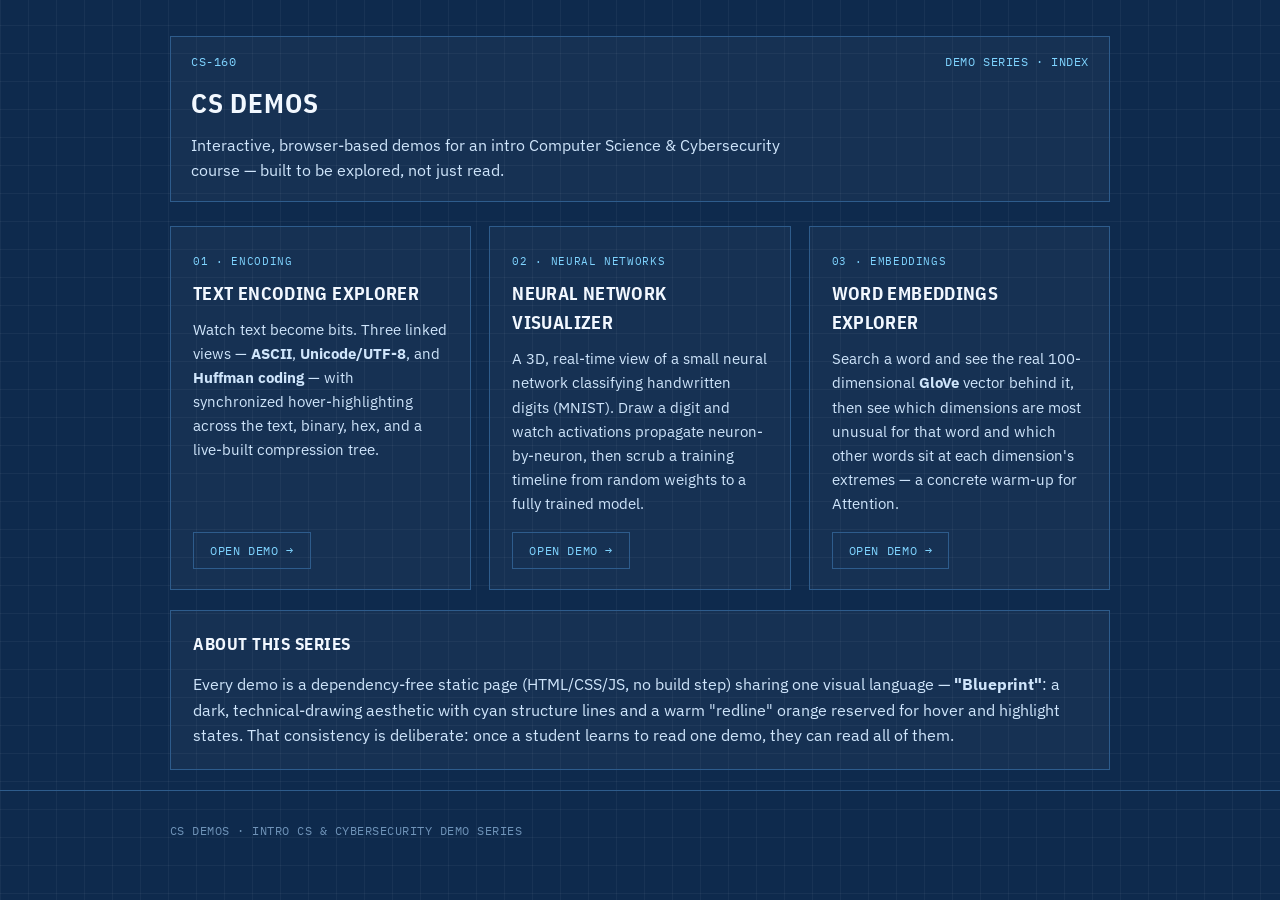
==== index.html @ 0c3012fc "Add a proper landing page and clean up the README Adds a root index.html (Blueprint-themed) as the r" ====
<!doctype html>
<html lang="en">
<head>
<meta charset="UTF-8">
<meta name="viewport" content="width=device-width, initial-scale=1">
<title>CS Demos</title>
<meta name="description" content="Interactive, browser-based demos for an intro Computer Science & Cybersecurity course.">
<link rel="preconnect" href="https://fonts.googleapis.com">
<link rel="preconnect" href="https://fonts.gstatic.com" crossorigin>
<link rel="stylesheet" href="https://fonts.googleapis.com/css2?family=IBM+Plex+Sans:wght@400;500;600;700&family=IBM+Plex+Sans+Condensed:wght@500;600;700&family=IBM+Plex+Mono:wght@400;500;600;700&display=swap">
<link rel="stylesheet" href="assets/theme.css">
<link rel="stylesheet" href="style.css">
</head>
<body>

<header class="site-header">
  <div class="wrap">
    <div class="title-block">
      <div class="tb-meta">
        <span>CS-160</span>
        <span>Demo Series &middot; Index</span>
      </div>
      <h1>CS Demos</h1>
      <p class="subtitle">Interactive, browser-based demos for an intro Computer Science &amp;
        Cybersecurity course &mdash; built to be explored, not just read.</p>
    </div>
  </div>
</header>

<main class="wrap">

  <section class="demo-grid">

    <article class="demo-card card">
      <div class="dc-body">
        <span class="dc-tag">01 &middot; Encoding</span>
        <h2>Text Encoding Explorer</h2>
        <p>
          Watch text become bits. Three linked views &mdash; <strong>ASCII</strong>,
          <strong>Unicode/UTF-8</strong>, and <strong>Huffman coding</strong> &mdash; with
          synchronized hover-highlighting across the text, binary, hex, and a live-built
          compression tree.
        </p>
      </div>
      <a class="cta-btn" href="encoding/index.html">Open demo &rarr;</a>
    </article>

    <article class="demo-card card">
      <div class="dc-body">
        <span class="dc-tag">02 &middot; Neural Networks</span>
        <h2>Neural Network Visualizer</h2>
        <p>
          A 3D, real-time view of a small neural network classifying handwritten digits
          (MNIST). Draw a digit and watch activations propagate neuron-by-neuron, then
          scrub a training timeline from random weights to a fully trained model.
        </p>
      </div>
      <a class="cta-btn" href="neural_nets/index.html">Open demo &rarr;</a>
    </article>

    <article class="demo-card card">
      <div class="dc-body">
        <span class="dc-tag">03 &middot; Embeddings</span>
        <h2>Word Embeddings Explorer</h2>
        <p>
          Search a word and see the real 100-dimensional <strong>GloVe</strong> vector behind
          it, then see which dimensions are most unusual for that word and which other words
          sit at each dimension's extremes &mdash; a concrete warm-up for Attention.
        </p>
      </div>
      <a class="cta-btn" href="embeddings/index.html">Open demo &rarr;</a>
    </article>

  </section>

  <section class="card about-card">
    <h2>About this series</h2>
    <p>
      Every demo is a dependency-free static page (HTML/CSS/JS, no build step) sharing one
      visual language &mdash; <strong>"Blueprint"</strong>: a dark, technical-drawing
      aesthetic with cyan structure lines and a warm "redline" orange reserved for hover and
      highlight states. That consistency is deliberate: once a student learns to read one
      demo, they can read all of them.
    </p>
  </section>

</main>

<footer class="site-footer">
  <div class="wrap">
    <p>CS Demos &middot; Intro CS &amp; Cybersecurity demo series</p>
  </div>
</footer>

</body>
</html>
---- assets/theme.css ----
/* ============================================================
   CS-160 Demo Series — "Blueprint" shared design system
   ------------------------------------------------------------
   Link this file from any demo page, then add a small
   page-specific stylesheet after it for layout unique to that
   page. Component classes here (cards, tabs, chips, tables,
   buttons) are meant to be reused as-is across demos so the
   whole series reads as one visual system.
   ============================================================ */

:root {
  /* -- palette -------------------------------------------------
     Fixed dark "blueprint paper" theme by design, independent of
     the viewer's OS light/dark setting — like real blueprints,
     it doesn't have a light mode. */
  --bp-bg: #0e2a4d;
  --bp-bg-grid: rgba(255, 255, 255, 0.045);
  --bp-panel: #123362;
  --bp-panel-soft: rgba(255, 255, 255, 0.03);
  --bp-border: #2e5c8c;
  --bp-border-soft: rgba(127, 212, 255, 0.35);
  --bp-text: #cfe5fb;
  --bp-text-strong: #f2f8ff;
  --bp-muted: #6f93b8;

  --bp-accent: #7fd4ff;      /* cyan ink — structure, links, focus */
  --bp-highlight: #ff7a52;   /* redline — annotations, hover, active state */
  --bp-highlight-soft: rgba(255, 122, 82, 0.16);
  --bp-control: #ffb454;     /* amber — control characters */
  --bp-extended: #c792ea;    /* violet — extended-ASCII (128–255) */
  --bp-outside: #ff5d78;     /* red — outside ASCII range entirely */

  --font-display: "IBM Plex Sans Condensed", "Arial Narrow", sans-serif;
  --font-body: "IBM Plex Sans", -apple-system, BlinkMacSystemFont, sans-serif;
  --font-mono: "IBM Plex Mono", "SFMono-Regular", Consolas, monospace;
}

* { box-sizing: border-box; }

html { color-scheme: dark; }

body {
  margin: 0;
  background:
    repeating-linear-gradient(0deg, var(--bp-bg-grid) 0 1px, transparent 1px 28px),
    repeating-linear-gradient(90deg, var(--bp-bg-grid) 0 1px, transparent 1px 28px),
    var(--bp-bg);
  color: var(--bp-text);
  font-family: var(--font-body);
  line-height: 1.6;
}

.wrap { max-width: 980px; margin: 0 auto; padding: 0 20px; }

a { color: var(--bp-accent); }

:focus-visible {
  outline: 2px solid var(--bp-accent);
  outline-offset: 2px;
}

/* ---------- Title block (page header) ---------- */
.site-header { padding: 36px 0 24px; }
.title-block {
  border: 1px solid var(--bp-border);
  background: var(--bp-panel-soft);
  padding: 16px 20px 18px;
}
.title-block .tb-meta {
  display: flex;
  justify-content: space-between;
  font-family: var(--font-mono);
  font-size: 0.72rem;
  letter-spacing: 0.05em;
  color: var(--bp-accent);
  text-transform: uppercase;
  margin-bottom: 10px;
  flex-wrap: wrap;
  gap: 8px;
}
.title-block h1 {
  margin: 0 0 8px;
  font-family: var(--font-display);
  font-weight: 700;
  text-transform: uppercase;
  letter-spacing: 0.03em;
  font-size: 1.7rem;
  color: var(--bp-text-strong);
}
.title-block .subtitle {
  margin: 0;
  color: var(--bp-text);
  font-size: 0.98rem;
  max-width: 640px;
}

/* ---------- Tabs ---------- */
.tabs {
  display: flex;
  gap: 4px;
  border-bottom: 1px solid var(--bp-border);
  padding-top: 14px;
  position: sticky;
  top: 0;
  z-index: 10;
  background: var(--bp-bg);
  flex-wrap: wrap;
}
.tab-btn {
  appearance: none;
  border: 1px solid transparent;
  border-bottom: none;
  background: transparent;
  padding: 9px 14px;
  font-family: var(--font-mono);
  font-size: 0.85rem;
  text-transform: uppercase;
  letter-spacing: 0.04em;
  color: var(--bp-muted);
  cursor: pointer;
  display: flex;
  align-items: center;
  gap: 8px;
}
.tab-btn::before { content: "["; color: var(--bp-border); }
.tab-btn::after { content: "]"; color: var(--bp-border); }
.tab-btn:hover { color: var(--bp-text); }
.tab-btn.active {
  color: var(--bp-accent);
  border-color: var(--bp-border);
  border-bottom: 2px solid var(--bp-bg);
  margin-bottom: -1px;
  background: var(--bp-panel-soft);
}
.tab-btn.active::before,
.tab-btn.active::after { color: var(--bp-accent); }
.badge {
  font-family: var(--font-mono);
  font-size: 0.62rem;
  text-transform: uppercase;
  letter-spacing: 0.03em;
  color: var(--bp-bg);
  background: var(--bp-accent);
  padding: 2px 6px;
  border-radius: 2px;
}

/* ---------- Cards / panels ---------- */
.card {
  background: var(--bp-panel-soft);
  border: 1px solid var(--bp-border);
  padding: 20px 22px;
  margin-bottom: 20px;
}
.intro h2 {
  margin-top: 0;
  font-family: var(--font-display);
  text-transform: uppercase;
  letter-spacing: 0.03em;
  color: var(--bp-text-strong);
  font-size: 1.15rem;
}
.intro p { color: var(--bp-text); }
.intro code {
  font-family: var(--font-mono);
  background: var(--bp-panel);
  border: 1px solid var(--bp-border);
  padding: 1px 5px;
  font-size: 0.9em;
}
.takeaways {
  margin: 14px 0 0;
  padding-left: 20px;
  color: var(--bp-muted);
}
.takeaways li { margin-bottom: 6px; }
.takeaways strong { color: var(--bp-text-strong); }

/* ---------- Field labels / inputs ---------- */
.field-label {
  display: block;
  font-family: var(--font-mono);
  font-weight: 500;
  font-size: 0.78rem;
  text-transform: uppercase;
  letter-spacing: 0.06em;
  color: var(--bp-accent);
  margin-bottom: 8px;
}
.field-label-row {
  display: flex;
  align-items: center;
  justify-content: space-between;
  margin-bottom: 8px;
  flex-wrap: wrap;
  gap: 8px;
}
.table-title { margin: 0; }

textarea#input-text {
  width: 100%;
  font-family: var(--font-mono);
  font-size: 1rem;
  padding: 12px 14px;
  border: 1px dashed var(--bp-border);
  background: var(--bp-panel-soft);
  color: var(--bp-text-strong);
  resize: vertical;
}
textarea#input-text:focus {
  outline: none;
  border-style: solid;
  border-color: var(--bp-accent);
  box-shadow: 0 0 0 3px var(--bp-highlight-soft);
}
.input-meta {
  margin-top: 8px;
  font-family: var(--font-mono);
  font-size: 0.78rem;
  color: var(--bp-muted);
}

/* ---------- Info panel ---------- */
.info-panel {
  display: flex;
  flex-wrap: wrap;
  gap: 22px;
  min-height: 34px;
  align-items: center;
}
.info-empty .info-hint { color: var(--bp-muted); font-style: italic; }
.info-item { display: flex; flex-direction: column; gap: 2px; }
.info-item .k {
  font-family: var(--font-mono);
  font-size: 0.68rem;
  text-transform: uppercase;
  letter-spacing: 0.05em;
  color: var(--bp-muted);
}
.info-item .v {
  font-family: var(--font-mono);
  font-size: 1.05rem;
  font-weight: 600;
  color: var(--bp-highlight);
}
.info-item .v.glyph { font-size: 1.4rem; min-width: 1.4em; }

/* ---------- Character / code chip views ---------- */
.char-view, .code-view {
  display: flex;
  flex-wrap: wrap;
  gap: 4px;
  font-family: var(--font-mono);
  line-height: 1.4;
}
.unit {
  display: inline-flex;
  align-items: center;
  justify-content: center;
  padding: 4px 7px;
  background: var(--bp-panel-soft);
  border: 1px solid var(--bp-border);
  color: var(--bp-text);
  cursor: default;
  transition: background 120ms ease, border-color 120ms ease, transform 120ms ease;
  font-size: 0.95rem;
}
.char-view .unit { min-width: 1.9em; font-size: 1.05rem; }
.code-view .unit { font-size: 0.85rem; }

.unit.control { color: var(--bp-control); border-color: color-mix(in srgb, var(--bp-control) 45%, var(--bp-border)); font-size: 0.72rem; padding: 4px 6px; }
.unit.extended { color: var(--bp-extended); border-color: color-mix(in srgb, var(--bp-extended) 45%, var(--bp-border)); }
.unit.outside { color: var(--bp-outside); border-color: color-mix(in srgb, var(--bp-outside) 45%, var(--bp-border)); }

.unit.active {
  background: var(--bp-highlight-soft);
  border-color: var(--bp-highlight);
  color: var(--bp-highlight-strong);
  transform: translateY(-1px);
}

/* ---------- Cost tiers ----------
   Generic escalating-cost scale reused anywhere a demo needs to show
   "this costs more than that" (UTF-8 byte length, Huffman code length,
   etc). t1 is the implicit default (no class needed); t2/t3/t4 escalate
   from amber to violet to red, the same hues used for ASCII's
   control/extended/outside categories. Bare classes carry color+fill so
   they work on table cells and SVG text alike; the .unit variants add a
   matching border. */
.t2 { color: var(--bp-control); fill: var(--bp-control); }
.t3 { color: var(--bp-extended); fill: var(--bp-extended); }
.t4 { color: var(--bp-outside); fill: var(--bp-outside); }
.unit.t2 { border-color: color-mix(in srgb, var(--bp-control) 45%, var(--bp-border)); }
.unit.t3 { border-color: color-mix(in srgb, var(--bp-extended) 45%, var(--bp-border)); }
.unit.t4 { border-color: color-mix(in srgb, var(--bp-outside) 45%, var(--bp-border)); }
table.ascii-col td.t2 { color: var(--bp-control); }
table.ascii-col td.t3 { color: var(--bp-extended); }
table.ascii-col td.t4 { color: var(--bp-outside); }

/* ---------- Size-comparison bars ----------
   Reusable "this vs. that" byte/bit comparison, used by the Unicode and
   Huffman tabs to make a size tradeoff visible at a glance. */
.size-bars { display: flex; flex-direction: column; gap: 10px; margin-top: 6px; }
.size-bar-row { display: flex; align-items: center; gap: 10px; }
.size-bar-label {
  width: 150px;
  flex-shrink: 0;
  font-family: var(--font-mono);
  font-size: 0.76rem;
  color: var(--bp-muted);
  text-transform: uppercase;
  letter-spacing: 0.03em;
}
.size-bar-track {
  flex: 1;
  height: 14px;
  background: var(--bp-panel-soft);
  border: 1px solid var(--bp-border);
  overflow: hidden;
}
.size-bar-fill { height: 100%; background: var(--bp-accent); transition: width 150ms ease; }
.size-bar-fill.cost { background: var(--bp-highlight); }
.size-bar-fill.impossible {
  background: repeating-linear-gradient(45deg, var(--bp-border) 0 6px, transparent 6px 12px);
}
.size-bar-value {
  width: 78px;
  flex-shrink: 0;
  text-align: right;
  font-family: var(--font-mono);
  font-size: 0.76rem;
  color: var(--bp-text-strong);
  font-variant-numeric: tabular-nums;
}
.note-box {
  margin-top: 14px;
  font-size: 0.88rem;
  color: var(--bp-muted);
  border-left: 2px solid var(--bp-border);
  padding-left: 12px;
}
.note-box strong { color: var(--bp-text-strong); }

/* ---------- Reference tables ---------- */
.table-note { color: var(--bp-muted); font-size: 0.9rem; margin-top: 0; }
.ascii-table-wrap {
  display: grid;
  grid-template-columns: repeat(4, 1fr);
  gap: 12px;
  overflow-x: auto;
}
table.ascii-col {
  border-collapse: collapse;
  width: 100%;
  font-family: var(--font-mono);
  font-size: 0.8rem;
  font-variant-numeric: tabular-nums;
}
table.ascii-col th {
  text-align: left;
  font-family: var(--font-mono);
  font-size: 0.66rem;
  text-transform: uppercase;
  letter-spacing: 0.04em;
  color: var(--bp-muted);
  border-bottom: 1px solid var(--bp-border);
  padding: 4px 6px;
}
table.ascii-col td {
  padding: 3px 6px;
  border-bottom: 1px solid rgba(46, 92, 140, 0.4);
  color: var(--bp-text);
}
table.ascii-col tr.active-row td {
  background: var(--bp-highlight-soft);
  color: var(--bp-highlight-strong);
}
table.ascii-col tr.control-row td:last-child { color: var(--bp-control); }

@media (max-width: 860px) { .ascii-table-wrap { grid-template-columns: repeat(2, 1fr); } }
@media (max-width: 520px) {
  .ascii-table-wrap { grid-template-columns: 1fr; }
  .title-block h1 { font-size: 1.3rem; }
}

/* ---------- Buttons ---------- */
.copy-btn, .toggle-btn {
  appearance: none;
  border: 1px solid var(--bp-border);
  background: transparent;
  color: var(--bp-accent);
  padding: 6px 14px;
  font-family: var(--font-mono);
  font-size: 0.72rem;
  text-transform: uppercase;
  letter-spacing: 0.06em;
  cursor: pointer;
}
.copy-btn:hover, .toggle-btn:hover { border-color: var(--bp-accent); background: var(--bp-panel-soft); }
.copy-btn.copied { background: var(--bp-accent); color: var(--bp-bg); border-color: var(--bp-accent); }

/* ---------- Footer ---------- */
.site-footer {
  border-top: 1px solid var(--bp-border);
  padding: 18px 0 40px;
  color: var(--bp-muted);
  font-family: var(--font-mono);
  font-size: 0.78rem;
  text-transform: uppercase;
  letter-spacing: 0.04em;
}

.tab-panel[hidden] { display: none; }
---- style.css ----
/* Page-specific layout for the CS Demos index/landing page.
   Shared look ("Blueprint") lives in assets/theme.css —
   only things unique to this page go here. */

main { padding: 28px 0 60px; }

/* ---------- Demo cards ---------- */
.demo-grid {
  display: grid;
  grid-template-columns: repeat(auto-fit, minmax(260px, 1fr));
  gap: 18px;
  margin-bottom: 20px;
}
.demo-card {
  display: flex;
  flex-direction: column;
  justify-content: space-between;
  gap: 16px;
  margin-bottom: 0;
  transition: border-color 150ms ease, transform 150ms ease;
}
.demo-card:hover {
  border-color: var(--bp-accent);
  transform: translateY(-2px);
}
.dc-tag {
  display: inline-block;
  font-family: var(--font-mono);
  font-size: 0.68rem;
  text-transform: uppercase;
  letter-spacing: 0.06em;
  color: var(--bp-accent);
  margin-bottom: 8px;
}
.demo-card h2 {
  margin: 0 0 10px;
  font-family: var(--font-display);
  text-transform: uppercase;
  letter-spacing: 0.02em;
  color: var(--bp-text-strong);
  font-size: 1.15rem;
}
.demo-card p {
  margin: 0;
  color: var(--bp-text);
  font-size: 0.94rem;
}
.demo-card .cta-btn {
  align-self: flex-start;
  appearance: none;
  border: 1px solid var(--bp-border);
  background: transparent;
  color: var(--bp-accent);
  padding: 8px 16px;
  font-family: var(--font-mono);
  font-size: 0.76rem;
  text-transform: uppercase;
  letter-spacing: 0.05em;
  text-decoration: none;
  transition: border-color 150ms ease, background 150ms ease, color 150ms ease;
}
.demo-card:hover .cta-btn {
  border-color: var(--bp-highlight);
  background: var(--bp-highlight-soft);
  color: var(--bp-highlight);
}

/* ---------- About card ---------- */
.about-card h2 {
  margin-top: 0;
  font-family: var(--font-display);
  text-transform: uppercase;
  letter-spacing: 0.03em;
  color: var(--bp-text-strong);
  font-size: 1.05rem;
}
.about-card p { margin: 0; color: var(--bp-text); }
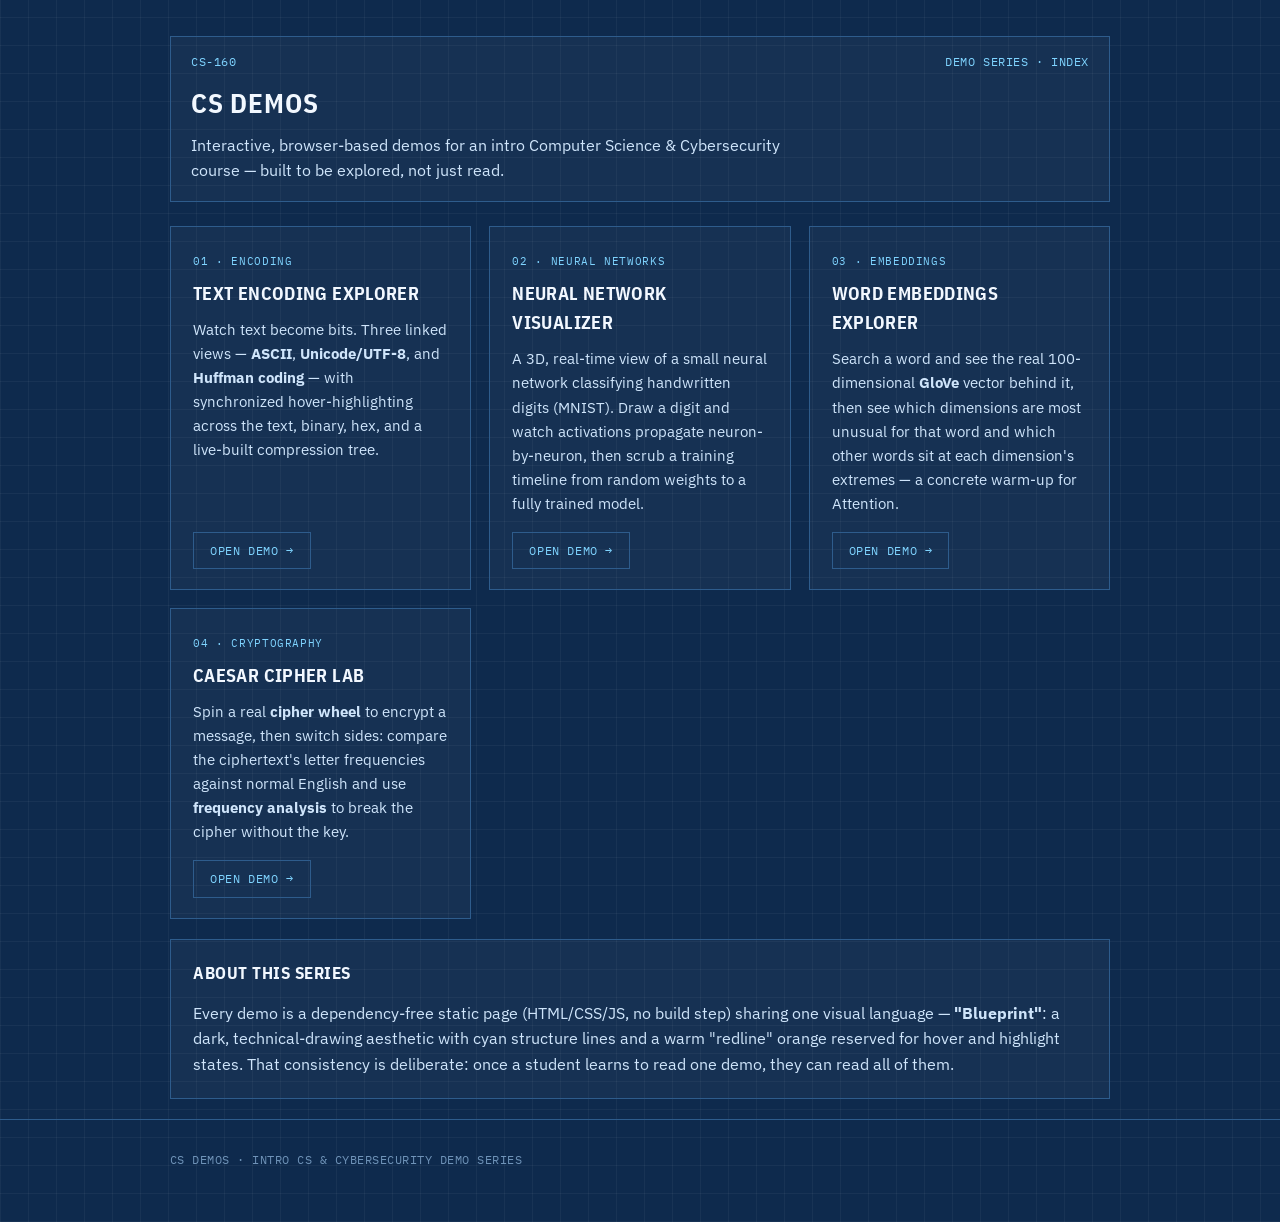
==== commit cde07b0d: "Add Caesar Cipher Lab cryptography demo Two-tab demo in the shared Blueprint style: - Caesar Cipher:" ====
--- a/index.html
+++ b/index.html
@@ -71,6 +71,19 @@
       <a class="cta-btn" href="embeddings/index.html">Open demo &rarr;</a>
     </article>
 
+    <article class="demo-card card">
+      <div class="dc-body">
+        <span class="dc-tag">04 &middot; Cryptography</span>
+        <h2>Caesar Cipher Lab</h2>
+        <p>
+          Spin a real <strong>cipher wheel</strong> to encrypt a message, then switch sides:
+          compare the ciphertext's letter frequencies against normal English and use
+          <strong>frequency analysis</strong> to break the cipher without the key.
+        </p>
+      </div>
+      <a class="cta-btn" href="cryptography/index.html">Open demo &rarr;</a>
+    </article>
+
   </section>
 
   <section class="card about-card">
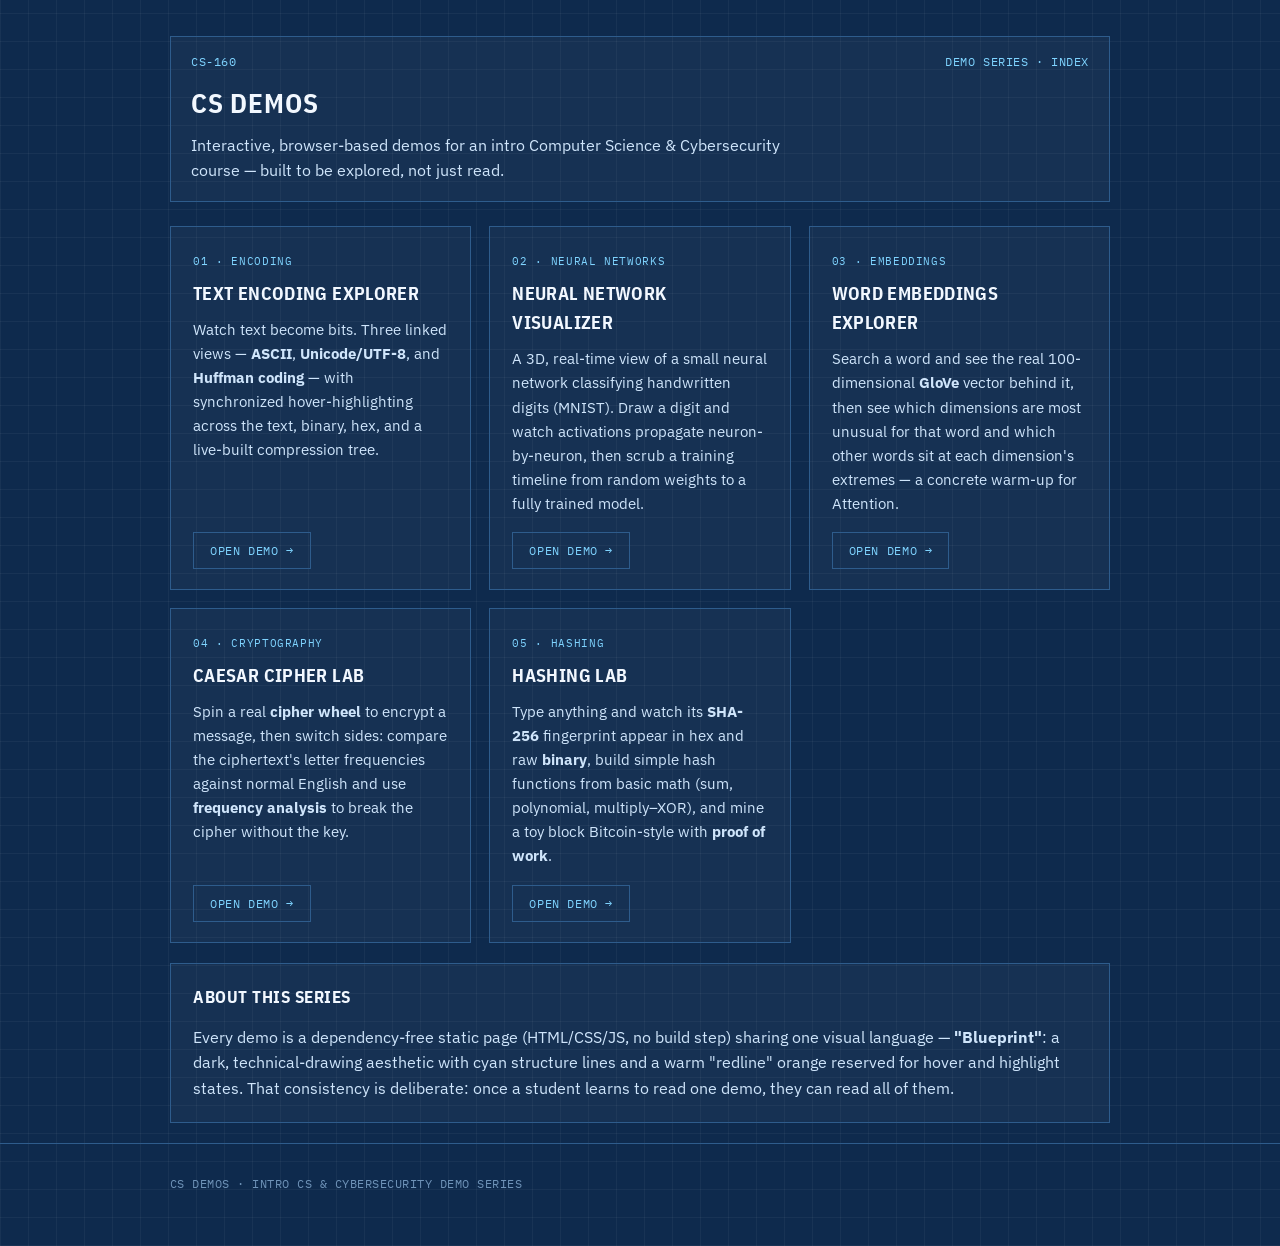
==== commit ada8e608: "Add Hashing Lab demo: live SHA-256 in hex/binary, math hashes, proof of work Co-Authored-By: Claude " ====
--- a/index.html
+++ b/index.html
@@ -84,6 +84,19 @@
       <a class="cta-btn" href="cryptography/index.html">Open demo &rarr;</a>
     </article>
 
+    <article class="demo-card card">
+      <div class="dc-body">
+        <span class="dc-tag">05 &middot; Hashing</span>
+        <h2>Hashing Lab</h2>
+        <p>
+          Type anything and watch its <strong>SHA-256</strong> fingerprint appear in hex and raw
+          <strong>binary</strong>, build simple hash functions from basic math (sum, polynomial,
+          multiply&ndash;XOR), and mine a toy block Bitcoin-style with <strong>proof of work</strong>.
+        </p>
+      </div>
+      <a class="cta-btn" href="hashing/index.html">Open demo &rarr;</a>
+    </article>
+
   </section>
 
   <section class="card about-card">
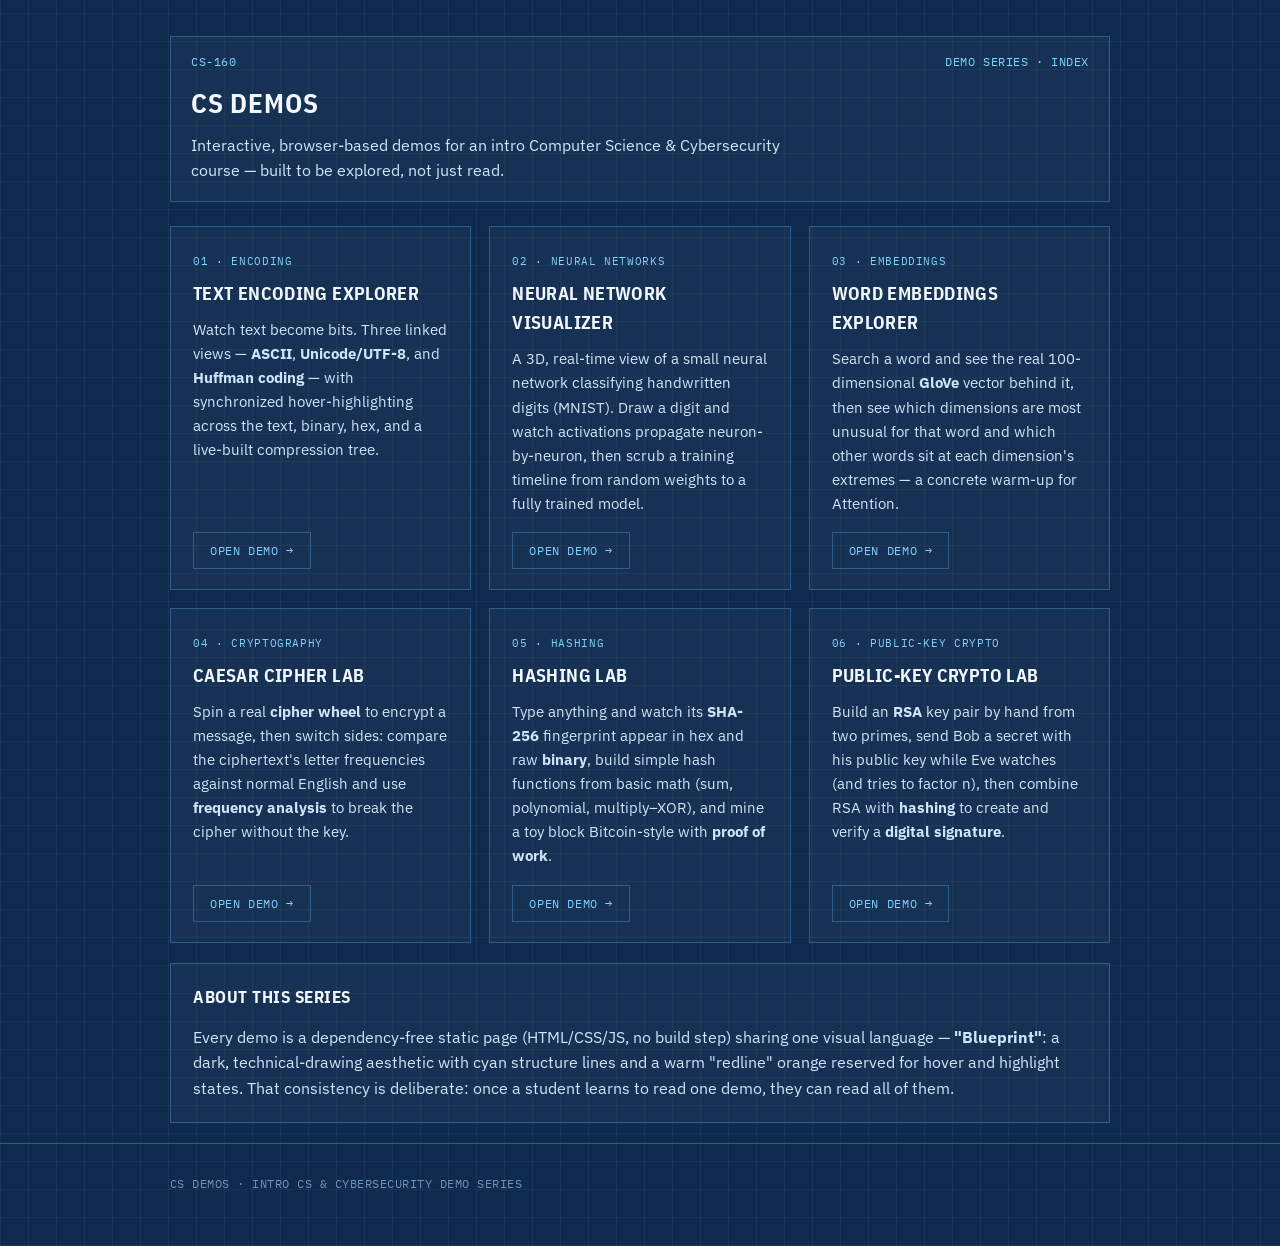
==== commit d5eadca0: "Add Public-Key Crypto Lab demo: RSA math, encrypted messaging, digital signatures Co-Authored-By: Cl" ====
--- a/index.html
+++ b/index.html
@@ -97,6 +97,19 @@
       <a class="cta-btn" href="hashing/index.html">Open demo &rarr;</a>
     </article>
 
+    <article class="demo-card card">
+      <div class="dc-body">
+        <span class="dc-tag">06 &middot; Public-Key Crypto</span>
+        <h2>Public-Key Crypto Lab</h2>
+        <p>
+          Build an <strong>RSA</strong> key pair by hand from two primes, send Bob a secret with
+          his public key while Eve watches (and tries to factor n), then combine RSA with
+          <strong>hashing</strong> to create and verify a <strong>digital signature</strong>.
+        </p>
+      </div>
+      <a class="cta-btn" href="public-key/index.html">Open demo &rarr;</a>
+    </article>
+
   </section>
 
   <section class="card about-card">
